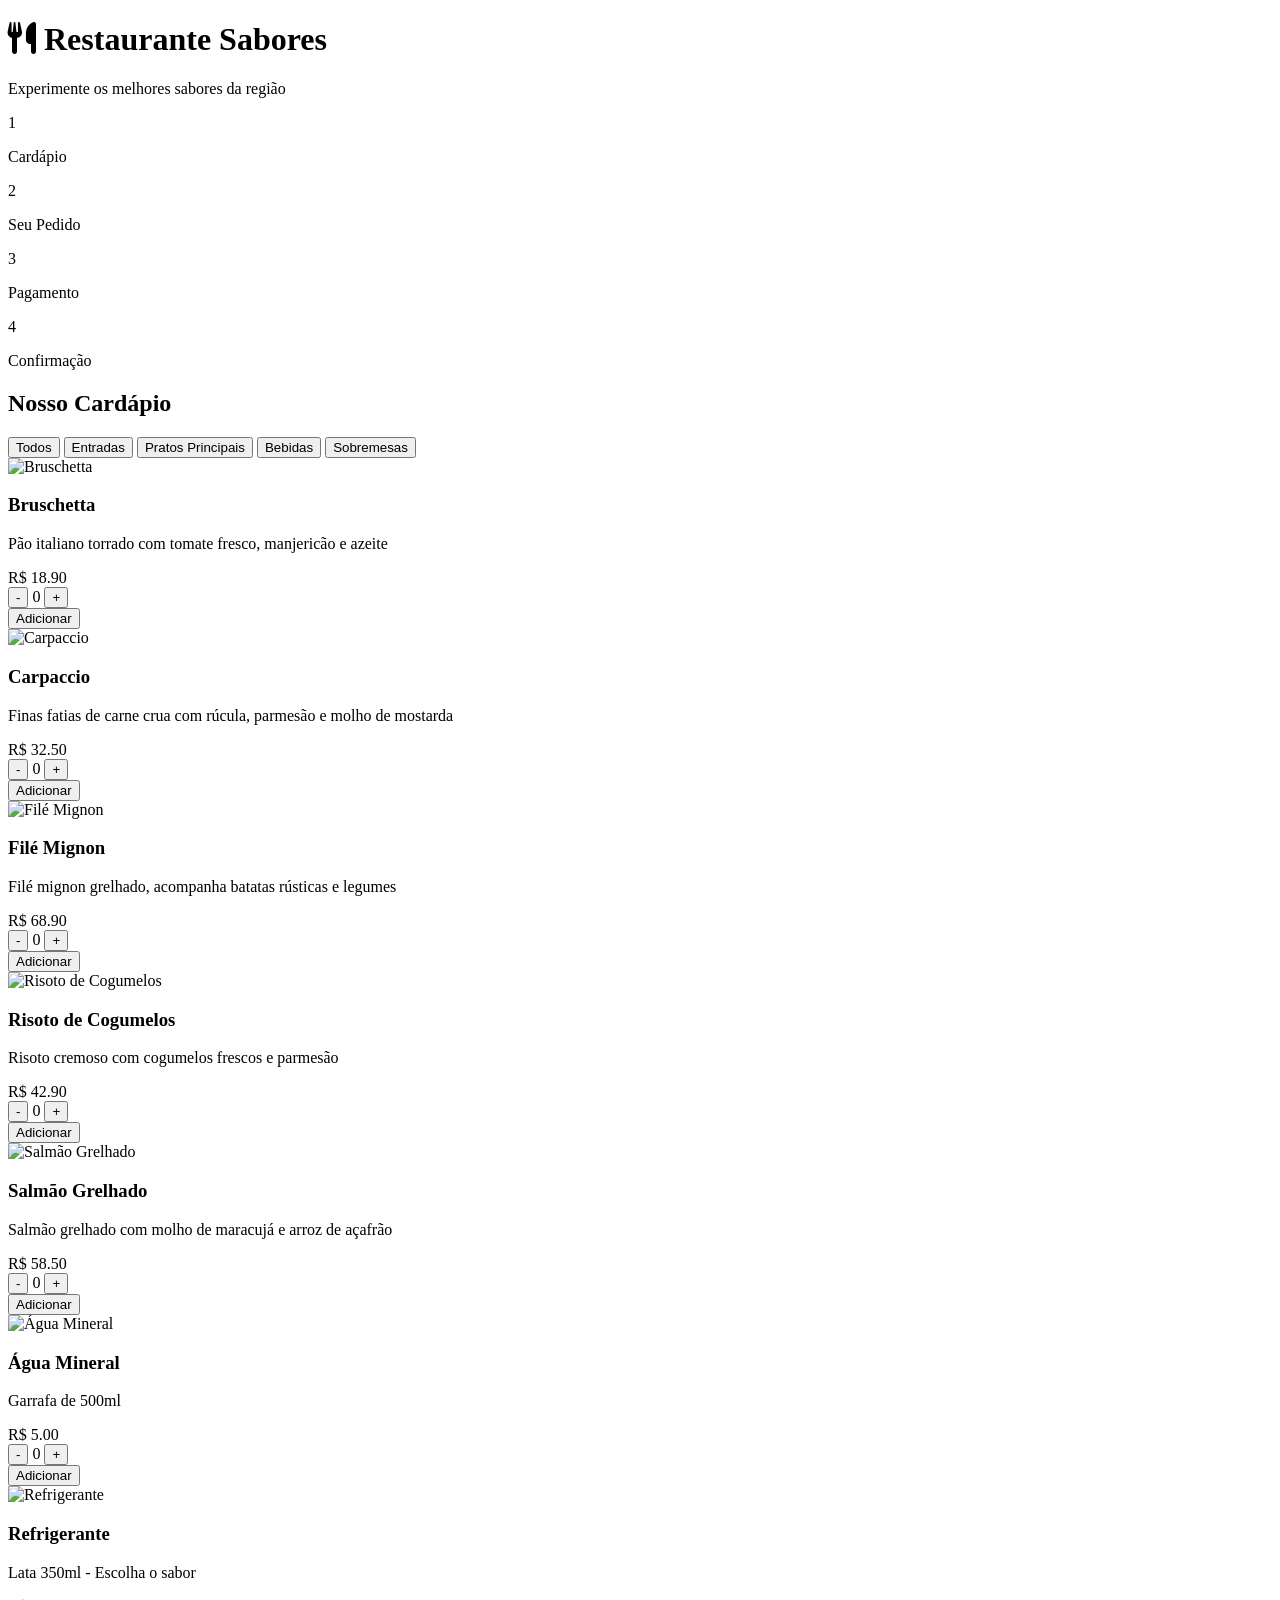
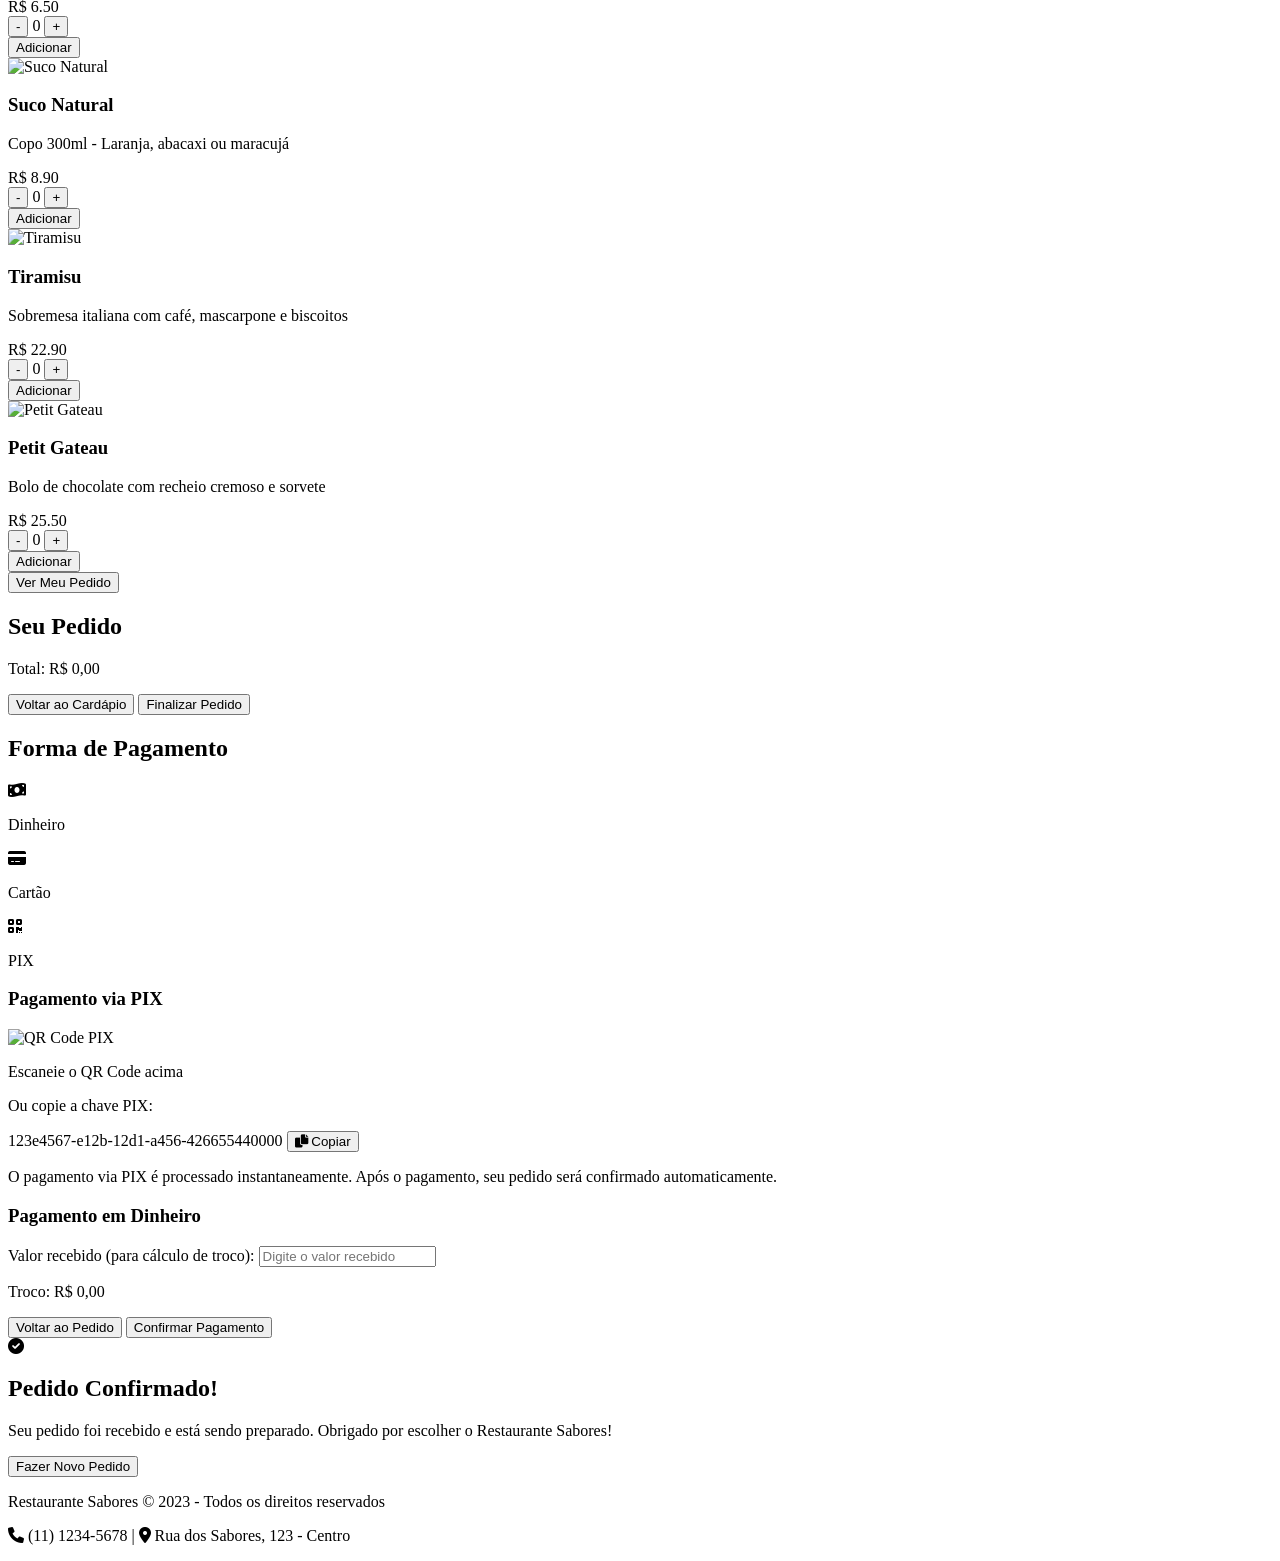
==== portifolio/index.html @ fbc5d06b "Commitando alterações" ====
<!DOCTYPE html>
<html lang="pt-BR">
<head>
    <meta charset="UTF-8">
    <meta name="viewport" content="width=device-width, initial-scale=1.0">
    <title>Restaurante Sabores</title>
    <link rel="stylesheet" href="style.css">
    <link rel="stylesheet" href="https://cdnjs.cloudflare.com/ajax/libs/font-awesome/6.0.0-beta3/css/all.min.css">
</head>
<body>
    <div class="container">
        <header>
            <h1><i class="fas fa-utensils"></i> Restaurante Sabores</h1>
            <p>Experimente os melhores sabores da região</p>
        </header>

        <div class="progress-steps">
            <div class="step active" id="step1">
                <span>1</span>
                <p>Cardápio</p>
            </div>
            <div class="step" id="step2">
                <span>2</span>
                <p>Seu Pedido</p>
            </div>
            <div class="step" id="step3">
                <span>3</span>
                <p>Pagamento</p>
            </div>
            <div class="step" id="step4">
                <span>4</span>
                <p>Confirmação</p>
            </div>
        </div>

        <main>
            <!-- Seção do Cardápio -->
            <section id="cardapio-section" class="active-section">
                <h2>Nosso Cardápio</h2>
                <div class="filters">
                    <button class="filter-btn active" data-category="all">Todos</button>
                    <button class="filter-btn" data-category="entrada">Entradas</button>
                    <button class="filter-btn" data-category="principal">Pratos Principais</button>
                    <button class="filter-btn" data-category="bebida">Bebidas</button>
                    <button class="filter-btn" data-category="sobremesa">Sobremesas</button>
                </div>
                <div class="menu-items" id="menu-items">
                    <!-- Itens do cardápio serão inseridos aqui via JavaScript -->
                </div>
                <button id="ver-pedido-btn" class="btn-primary">Ver Meu Pedido</button>
            </section>

            <!-- Seção do Pedido -->
            <section id="pedido-section">
                <h2>Seu Pedido</h2>
                <div class="order-summary">
                    <div id="order-items">
                        <!-- Itens selecionados serão mostrados aqui -->
                    </div>
                    <div class="order-total">
                        <p>Total: <span id="total-value">R$ 0,00</span></p>
                    </div>
                </div>
                <div class="action-buttons">
                    <button id="voltar-cardapio-btn" class="btn-secondary">Voltar ao Cardápio</button>
                    <button id="finalizar-pedido-btn" class="btn-primary">Finalizar Pedido</button>
                </div>
            </section>

            <!-- Seção de Pagamento -->
            <section id="pagamento-section">
                <h2>Forma de Pagamento</h2>
                <div class="payment-options">
                    <div class="payment-method" data-method="dinheiro">
                        <i class="fas fa-money-bill-wave"></i>
                        <p>Dinheiro</p>
                    </div>
                    <div class="payment-method" data-method="cartao">
                        <i class="fas fa-credit-card"></i>
                        <p>Cartão</p>
                    </div>
                    <div class="payment-method" data-method="pix">
                        <i class="fas fa-qrcode"></i>
                        <p>PIX</p>
                    </div>
                </div>

                <div id="pix-details" class="hidden">
                    <h3>Pagamento via PIX</h3>
                    <div class="pix-info">
                        <div class="pix-qr">
                            <img src="images/qr-code-pix.png" alt="QR Code PIX">
                            <p>Escaneie o QR Code acima</p>
                        </div>
                        <div class="pix-key">
                            <p>Ou copie a chave PIX:</p>
                            <div class="pix-key-box">
                                <span id="pix-key">123e4567-e12b-12d1-a456-426655440000</span>
                                <button id="copy-pix-btn"><i class="fas fa-copy"></i> Copiar</button>
                            </div>
                        </div>
                    </div>
                    <p class="pix-warning">O pagamento via PIX é processado instantaneamente. Após o pagamento, seu pedido será confirmado automaticamente.</p>
                </div>

                <div id="troco-section" class="hidden">
                    <h3>Pagamento em Dinheiro</h3>
                    <label for="troco-input">Valor recebido (para cálculo de troco):</label>
                    <input type="number" id="troco-input" min="0" step="0.01" placeholder="Digite o valor recebido">
                    <p id="troco-result">Troco: R$ 0,00</p>
                </div>

                <div class="action-buttons">
                    <button id="voltar-pedido-btn" class="btn-secondary">Voltar ao Pedido</button>
                    <button id="confirmar-pagamento-btn" class="btn-primary">Confirmar Pagamento</button>
                </div>
            </section>

            <!-- Seção de Confirmação -->
            <section id="confirmacao-section">
                <div class="confirmation-box">
                    <i class="fas fa-check-circle"></i>
                    <h2>Pedido Confirmado!</h2>
                    <p id="confirmation-message">Seu pedido foi recebido e está sendo preparado. Obrigado por escolher o Restaurante Sabores!</p>
                    <div id="order-details">
                        <!-- Detalhes do pedido serão mostrados aqui -->
                    </div>
                    <button id="novo-pedido-btn" class="btn-primary">Fazer Novo Pedido</button>
                </div>
            </section>
        </main>

        <footer>
            <p>Restaurante Sabores &copy; 2023 - Todos os direitos reservados</p>
            <p><i class="fas fa-phone"></i> (11) 1234-5678 | <i class="fas fa-map-marker-alt"></i> Rua dos Sabores, 123 - Centro</p>
        </footer>
    </div>

    <script src="script.js"></script>
</body>
</html>
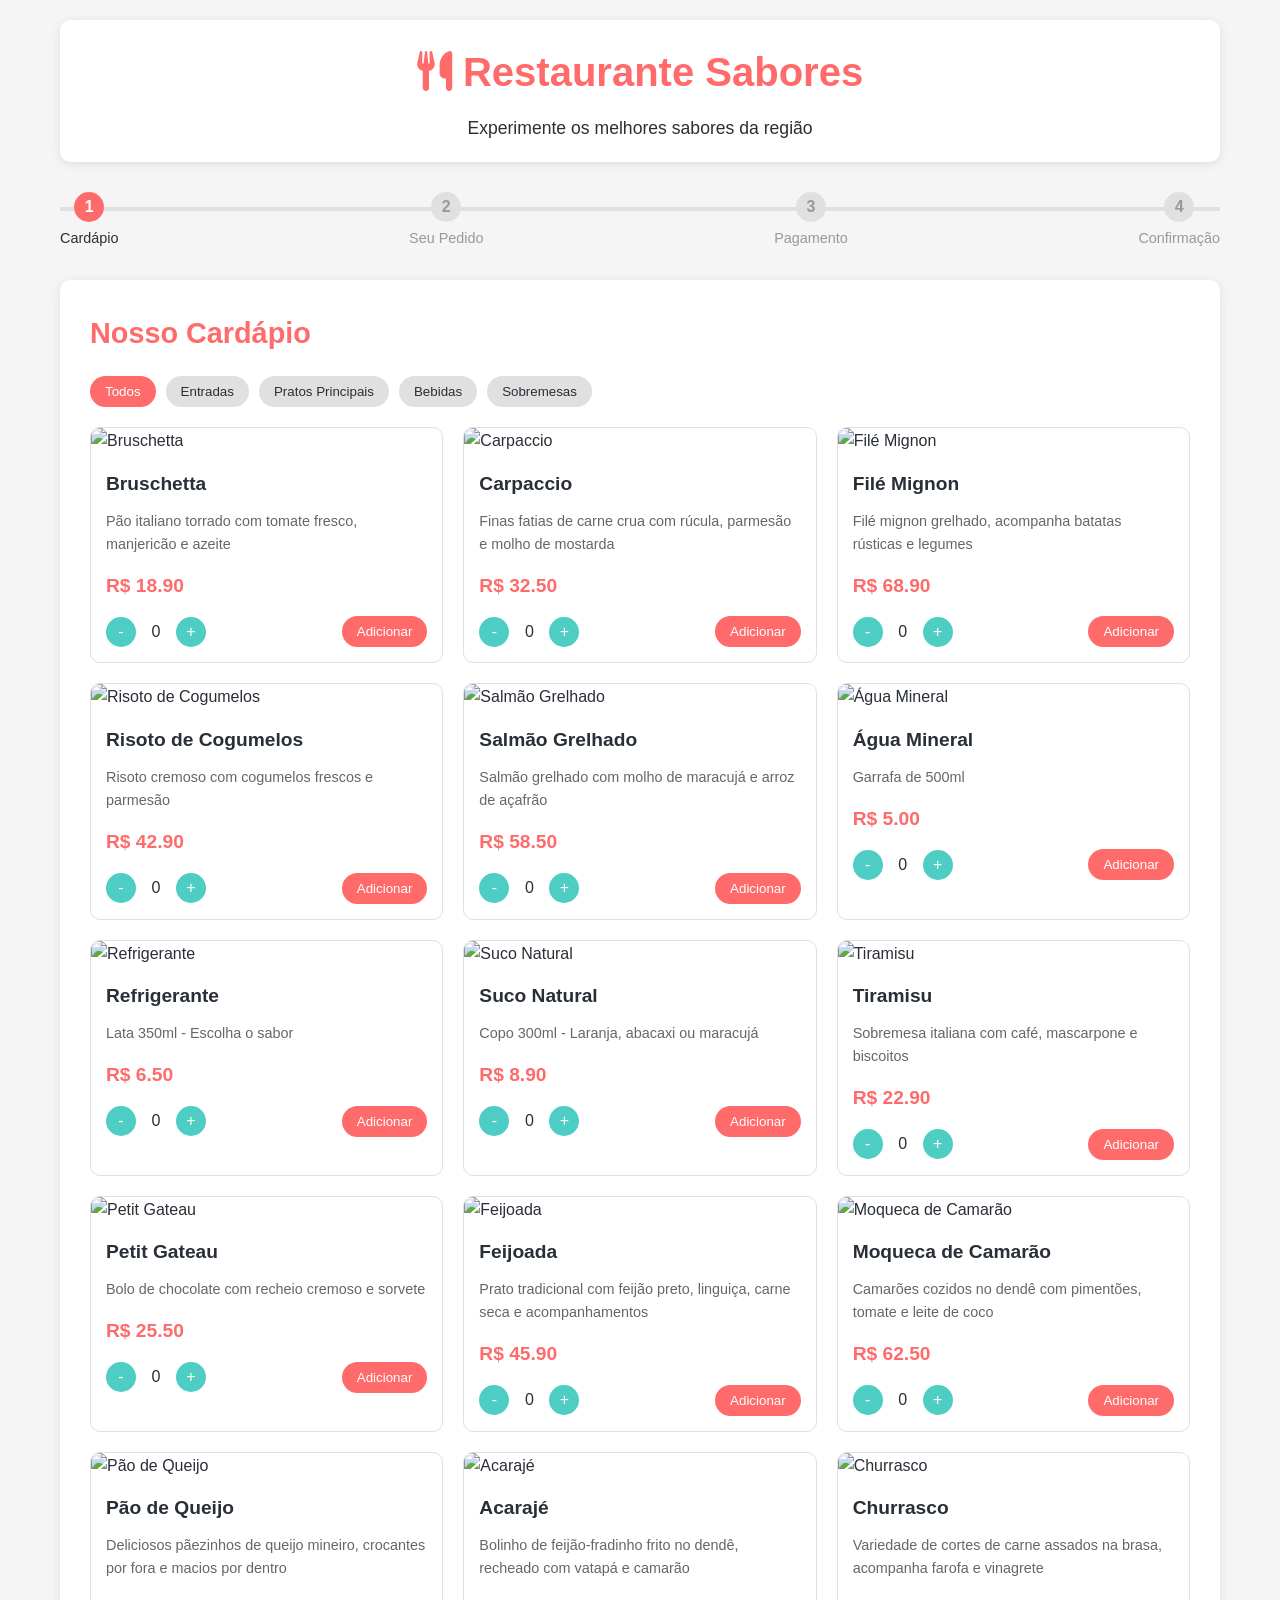
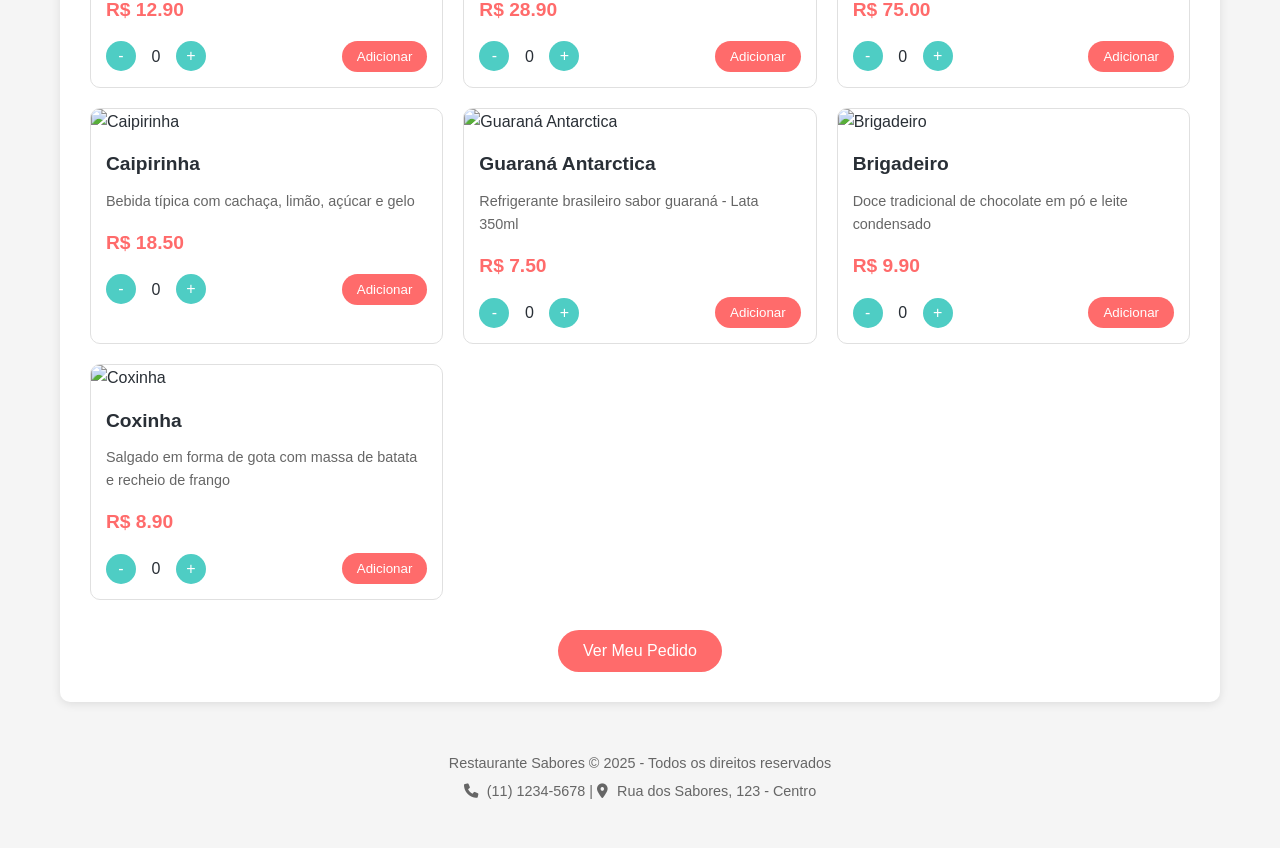
==== commit e596e228: "Commitando alterações" ====
--- a/portifolio/index.html
+++ b/portifolio/index.html
@@ -131,7 +131,7 @@
         </main>
 
         <footer>
-            <p>Restaurante Sabores &copy; 2023 - Todos os direitos reservados</p>
+            <p>Restaurante Sabores &copy; 2025 - Todos os direitos reservados</p>
             <p><i class="fas fa-phone"></i> (11) 1234-5678 | <i class="fas fa-map-marker-alt"></i> Rua dos Sabores, 123 - Centro</p>
         </footer>
     </div>
--- a/portifolio/style.css
+++ b/portifolio/style.css
@@ -0,0 +1,537 @@
+:root {
+    --primary-color: #ff6b6b;
+    --secondary-color: #4ecdc4;
+    --dark-color: #292f36;
+    --light-color: #f7fff7;
+    --accent-color: #ff9f1c;
+    --success-color: #2ecc71;
+}
+
+* {
+    margin: 0;
+    padding: 0;
+    box-sizing: border-box;
+    font-family: 'Segoe UI', Tahoma, Geneva, Verdana, sans-serif;
+}
+
+body {
+    background-color: #f5f5f5;
+    color: var(--dark-color);
+    line-height: 1.6;
+}
+
+.container {
+    max-width: 1200px;
+    margin: 0 auto;
+    padding: 20px;
+}
+
+header {
+    text-align: center;
+    margin-bottom: 30px;
+    padding: 20px 0;
+    background-color: white;
+    border-radius: 10px;
+    box-shadow: 0 2px 10px rgba(0, 0, 0, 0.1);
+}
+
+header h1 {
+    color: var(--primary-color);
+    font-size: 2.5rem;
+    margin-bottom: 10px;
+}
+
+header p {
+    color: var(--dark-color);
+    font-size: 1.1rem;
+}
+
+.progress-steps {
+    display: flex;
+    justify-content: space-between;
+    margin-bottom: 30px;
+    position: relative;
+}
+
+.progress-steps::before {
+    content: '';
+    position: absolute;
+    top: 15px;
+    left: 0;
+    right: 0;
+    height: 4px;
+    background-color: #e0e0e0;
+    z-index: 1;
+}
+
+.progress-steps .step {
+    display: flex;
+    flex-direction: column;
+    align-items: center;
+    z-index: 2;
+}
+
+.progress-steps .step span {
+    width: 30px;
+    height: 30px;
+    border-radius: 50%;
+    background-color: #e0e0e0;
+    color: #999;
+    display: flex;
+    justify-content: center;
+    align-items: center;
+    margin-bottom: 5px;
+    font-weight: bold;
+}
+
+.progress-steps .step p {
+    color: #999;
+    font-size: 0.9rem;
+}
+
+.progress-steps .step.active span {
+    background-color: var(--primary-color);
+    color: white;
+}
+
+.progress-steps .step.active p {
+    color: var(--dark-color);
+    font-weight: 500;
+}
+
+section {
+    background-color: white;
+    padding: 30px;
+    border-radius: 10px;
+    box-shadow: 0 2px 10px rgba(0, 0, 0, 0.1);
+    margin-bottom: 30px;
+    display: none;
+}
+
+section.active-section {
+    display: block;
+    animation: fadeIn 0.5s ease-in-out;
+}
+
+@keyframes fadeIn {
+    from { opacity: 0; transform: translateY(10px); }
+    to { opacity: 1; transform: translateY(0); }
+}
+
+h2 {
+    color: var(--primary-color);
+    margin-bottom: 20px;
+    font-size: 1.8rem;
+}
+
+.filters {
+    display: flex;
+    gap: 10px;
+    margin-bottom: 20px;
+    flex-wrap: wrap;
+}
+
+.filter-btn {
+    padding: 8px 15px;
+    border: none;
+    border-radius: 20px;
+    background-color: #e0e0e0;
+    color: var(--dark-color);
+    cursor: pointer;
+    transition: all 0.3s ease;
+}
+
+.filter-btn.active {
+    background-color: var(--primary-color);
+    color: white;
+}
+
+.filter-btn:hover {
+    background-color: #d0d0d0;
+}
+
+.filter-btn.active:hover {
+    background-color: #ff5252;
+}
+
+.menu-items {
+    display: grid;
+    grid-template-columns: repeat(auto-fill, minmax(280px, 1fr));
+    gap: 20px;
+    margin-bottom: 30px;
+}
+
+.menu-item {
+    border: 1px solid #e0e0e0;
+    border-radius: 10px;
+    overflow: hidden;
+    transition: transform 0.3s ease, box-shadow 0.3s ease;
+    position: relative;
+}
+
+.menu-item:hover {
+    transform: translateY(-5px);
+    box-shadow: 0 5px 15px rgba(0, 0, 0, 0.1);
+}
+
+.menu-item img {
+    width: 100%;
+    height: 180px;
+    object-fit: cover;
+}
+
+.menu-item .item-info {
+    padding: 15px;
+}
+
+.menu-item h3 {
+    font-size: 1.2rem;
+    margin-bottom: 10px;
+    color: var(--dark-color);
+}
+
+.menu-item p {
+    color: #666;
+    margin-bottom: 15px;
+    font-size: 0.9rem;
+}
+
+.menu-item .item-price {
+    font-weight: bold;
+    color: var(--primary-color);
+    font-size: 1.2rem;
+    margin-bottom: 15px;
+    display: block;
+}
+
+.menu-item .item-actions {
+    display: flex;
+    justify-content: space-between;
+    align-items: center;
+}
+
+.quantity-control {
+    display: flex;
+    align-items: center;
+    gap: 5px;
+}
+
+.quantity-control button {
+    width: 30px;
+    height: 30px;
+    border: none;
+    border-radius: 50%;
+    background-color: var(--secondary-color);
+    color: white;
+    font-size: 1rem;
+    cursor: pointer;
+    display: flex;
+    justify-content: center;
+    align-items: center;
+}
+
+.quantity-control button:hover {
+    background-color: #3dbeb6;
+}
+
+.quantity-control span {
+    width: 30px;
+    text-align: center;
+}
+
+.add-to-cart {
+    background-color: var(--primary-color);
+    color: white;
+    border: none;
+    padding: 8px 15px;
+    border-radius: 20px;
+    cursor: pointer;
+    transition: background-color 0.3s ease;
+}
+
+.add-to-cart:hover {
+    background-color: #ff5252;
+}
+
+.btn-primary {
+    background-color: var(--primary-color);
+    color: white;
+    border: none;
+    padding: 12px 25px;
+    border-radius: 30px;
+    font-size: 1rem;
+    cursor: pointer;
+    transition: background-color 0.3s ease;
+    display: block;
+    margin: 0 auto;
+}
+
+.btn-primary:hover {
+    background-color: #ff5252;
+}
+
+.btn-secondary {
+    background-color: white;
+    color: var(--primary-color);
+    border: 1px solid var(--primary-color);
+    padding: 12px 25px;
+    border-radius: 30px;
+    font-size: 1rem;
+    cursor: pointer;
+    transition: all 0.3s ease;
+    display: block;
+    margin: 0 auto;
+}
+
+.btn-secondary:hover {
+    background-color: #fff0f0;
+}
+
+.order-summary {
+    background-color: #f9f9f9;
+    border-radius: 10px;
+    padding: 20px;
+    margin-bottom: 20px;
+}
+
+#order-items {
+    margin-bottom: 20px;
+}
+
+.order-item {
+    display: flex;
+    justify-content: space-between;
+    align-items: center;
+    padding: 10px 0;
+    border-bottom: 1px solid #e0e0e0;
+}
+
+.order-item:last-child {
+    border-bottom: none;
+}
+
+.order-item-info {
+    flex: 1;
+}
+
+.order-item-name {
+    font-weight: 500;
+}
+
+.order-item-price {
+    color: var(--primary-color);
+    font-weight: bold;
+}
+
+.order-item-actions {
+    display: flex;
+    align-items: center;
+    gap: 10px;
+}
+
+.remove-item {
+    color: #ff6b6b;
+    cursor: pointer;
+    font-size: 1.2rem;
+}
+
+.order-total {
+    text-align: right;
+    font-size: 1.2rem;
+    padding-top: 10px;
+    border-top: 2px solid #e0e0e0;
+}
+
+.order-total span {
+    font-weight: bold;
+    color: var(--primary-color);
+    font-size: 1.4rem;
+}
+
+.action-buttons {
+    display: flex;
+    justify-content: center;
+    gap: 15px;
+    margin-top: 30px;
+}
+
+.payment-options {
+    display: grid;
+    grid-template-columns: repeat(auto-fit, minmax(150px, 1fr));
+    gap: 20px;
+    margin-bottom: 30px;
+}
+
+.payment-method {
+    background-color: #f9f9f9;
+    border: 2px solid #e0e0e0;
+    border-radius: 10px;
+    padding: 20px;
+    text-align: center;
+    cursor: pointer;
+    transition: all 0.3s ease;
+}
+
+.payment-method i {
+    font-size: 2rem;
+    margin-bottom: 10px;
+    color: var(--primary-color);
+}
+
+.payment-method p {
+    font-weight: 500;
+}
+
+.payment-method:hover, .payment-method.selected {
+    border-color: var(--primary-color);
+    background-color: #fff0f0;
+}
+
+.hidden {
+    display: none;
+}
+
+.pix-info {
+    display: flex;
+    gap: 30px;
+    margin: 20px 0;
+    flex-wrap: wrap;
+}
+
+.pix-qr {
+    text-align: center;
+    flex: 1;
+    min-width: 200px;
+}
+
+.pix-qr img {
+    width: 200px;
+    height: 200px;
+    border: 1px solid #e0e0e0;
+    margin-bottom: 10px;
+}
+
+.pix-key {
+    flex: 2;
+    min-width: 300px;
+}
+
+.pix-key-box {
+    background-color: #f9f9f9;
+    border: 1px solid #e0e0e0;
+    border-radius: 5px;
+    padding: 15px;
+    margin-top: 10px;
+    display: flex;
+    justify-content: space-between;
+    align-items: center;
+}
+
+.pix-key-box span {
+    font-family: monospace;
+    word-break: break-all;
+}
+
+#copy-pix-btn {
+    background-color: var(--secondary-color);
+    color: white;
+    border: none;
+    padding: 8px 15px;
+    border-radius: 5px;
+    cursor: pointer;
+    margin-left: 10px;
+    white-space: nowrap;
+}
+
+#copy-pix-btn:hover {
+    background-color: #3dbeb6;
+}
+
+.pix-warning {
+    background-color: #fff3cd;
+    color: #856404;
+    padding: 10px;
+    border-radius: 5px;
+    font-size: 0.9rem;
+}
+
+#troco-section {
+    margin-top: 20px;
+}
+
+#troco-input {
+    width: 100%;
+    padding: 10px;
+    border: 1px solid #e0e0e0;
+    border-radius: 5px;
+    margin: 10px 0;
+    font-size: 1rem;
+}
+
+#troco-result {
+    font-weight: bold;
+    color: var(--primary-color);
+    font-size: 1.1rem;
+}
+
+.confirmation-box {
+    text-align: center;
+    padding: 40px 20px;
+}
+
+.confirmation-box i {
+    font-size: 5rem;
+    color: var(--success-color);
+    margin-bottom: 20px;
+}
+
+.confirmation-box h2 {
+    color: var(--success-color);
+    margin-bottom: 20px;
+}
+
+#order-details {
+    background-color: #f9f9f9;
+    border-radius: 10px;
+    padding: 20px;
+    margin: 30px auto;
+    max-width: 600px;
+    text-align: left;
+}
+
+footer {
+    text-align: center;
+    padding: 20px;
+    color: #666;
+    font-size: 0.9rem;
+}
+
+footer p {
+    margin-bottom: 5px;
+}
+
+footer i {
+    margin-right: 5px;
+}
+
+@media (max-width: 768px) {
+    .menu-items {
+        grid-template-columns: repeat(auto-fill, minmax(240px, 1fr));
+    }
+    
+    .pix-info {
+        flex-direction: column;
+    }
+    
+    .pix-qr, .pix-key {
+        min-width: 100%;
+    }
+    
+    .action-buttons {
+        flex-direction: column;
+    }
+    
+    .btn-primary, .btn-secondary {
+        width: 100%;
+    }
+}
